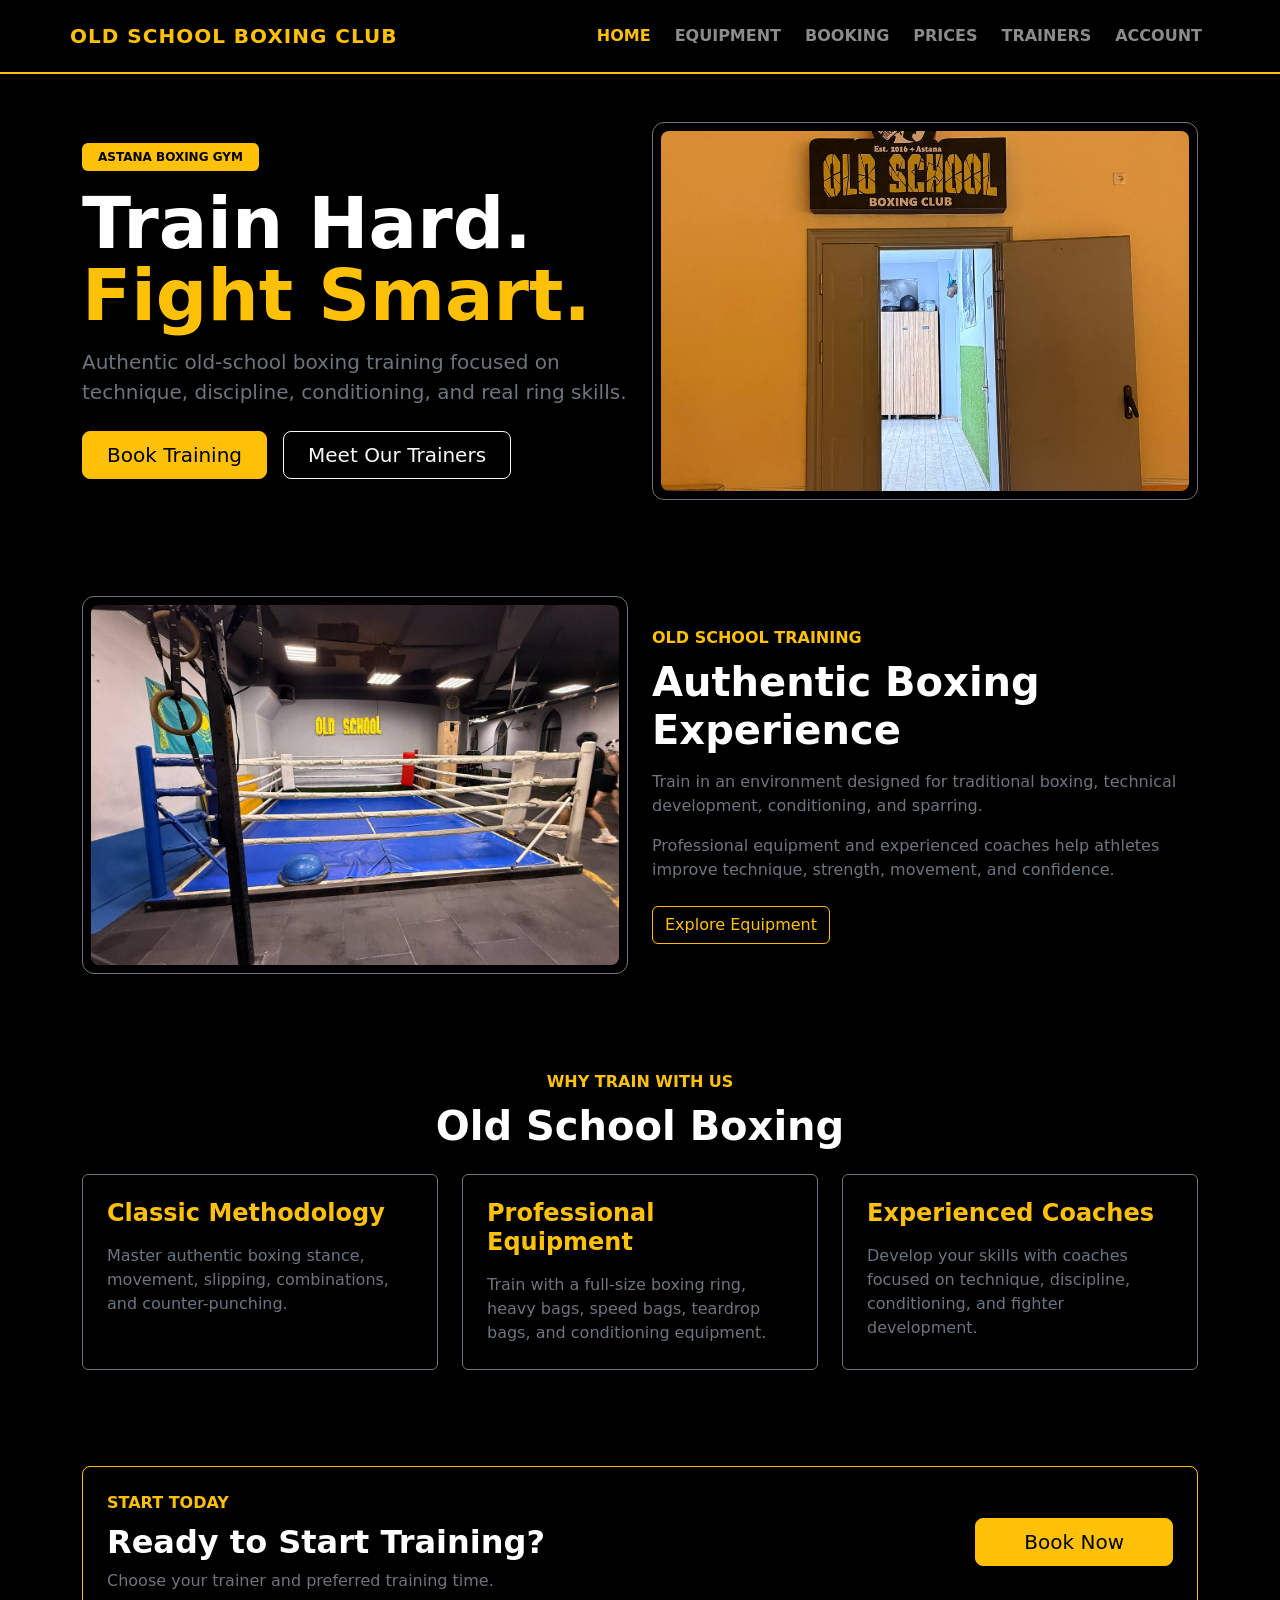
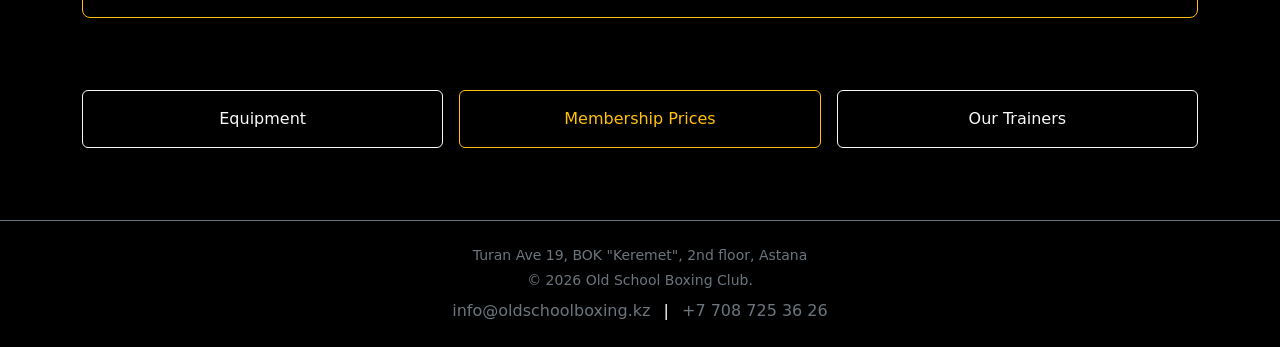
==== src/index.html @ d866210d "Old School Boxing Club" ====
<!DOCTYPE html>
<html lang="en">

<head>
  <meta charset="UTF-8">
  <meta name="viewport" content="width=device-width, initial-scale=1.0">

  <meta name="description"
        content="Old School Boxing Club in Astana - authentic boxing training, professional equipment and experienced coaches.">

  <title>Old School Boxing Club - Home</title>

  <link href="https://cdn.jsdelivr.net/npm/bootstrap@5.3.8/dist/css/bootstrap.min.css"
        rel="stylesheet">

  <link rel="stylesheet" href="base.css">
  <link rel="stylesheet" href="pages.css">
</head>

<body class="bg-black text-white lh-base">

<header class="main-header-bootstrap bg-black border-bottom border-2 border-warning">

  <nav class="navbar navbar-expand-md navbar-dark container py-3">

    <a class="navbar-brand text-warning fw-bold fs-5 brand-animation"
       href="index.html">
      OLD SCHOOL BOXING CLUB
    </a>

    <button class="navbar-toggler border-warning"
            type="button"
            data-bs-toggle="collapse"
            data-bs-target="#mainNavbar"
            aria-controls="mainNavbar"
            aria-expanded="false"
            aria-label="Toggle navigation">

      <span class="navbar-toggler-icon"></span>
    </button>

    <div class="collapse navbar-collapse" id="mainNavbar">

      <div class="navbar-nav ms-auto text-center gap-md-2 nav-animation">

        <a href="index.html"
           class="nav-link fw-semibold active nav-popup"
           data-label="Home page"
           aria-current="page">
          HOME
        </a>

        <a href="equipment.html"
           class="nav-link fw-semibold nav-popup"
           data-label="View our equipment">
          EQUIPMENT
        </a>

        <a href="booking.html"
           class="nav-link fw-semibold nav-popup"
           data-label="Book a training session">
          BOOKING
        </a>

        <a href="prices.html"
           class="nav-link fw-semibold nav-popup"
           data-label="View membership prices">
          PRICES
        </a>

        <a href="trainers.html"
           class="nav-link fw-semibold nav-popup"
           data-label="Meet our trainers">
          TRAINERS
        </a>

        <a href="login.html"
           class="nav-link fw-semibold nav-popup"
           data-label="Member account">
          ACCOUNT
        </a>

      </div>
    </div>

  </nav>

</header>


<main>

  <section id="home-hero" class="container py-5">

    <div class="row align-items-center g-4">

      <div class="col-12 col-lg-6 text-center text-lg-start">

                <span class="badge text-bg-warning px-3 py-2 mb-3">
                    ASTANA BOXING GYM
                </span>

        <h1 class="display-2 fw-bold lh-1 mb-3">
          Train Hard.
          <span class="text-warning d-block">
                        Fight Smart.
                    </span>
        </h1>

        <p class="lead text-secondary mb-4">
          Authentic old-school boxing training focused on technique,
          discipline, conditioning, and real ring skills.
        </p>

        <div class="d-flex flex-column flex-sm-row gap-3
                            justify-content-center justify-content-lg-start">

          <a id="hero-book-button"
             href="booking.html#booking-form"
             class="btn btn-warning btn-lg px-4">
            Book Training
          </a>

          <a id="hero-trainers-button"
             href="trainers.html"
             class="btn btn-outline-light btn-lg px-4">
            Meet Our Trainers
          </a>

        </div>

      </div>

      <div class="col-12 col-lg-6">

        <div class="home-image-wrapper">

          <img src="images/gym1.jpg"
               class="home-hero-img"
               alt="Old School Boxing Club training area">

        </div>

      </div>

    </div>

  </section>


  <section id="experience" class="container py-5">

    <div class="row align-items-center g-4">

      <div class="col-12 col-lg-6">

        <div class="home-image-wrapper">

          <img src="images/gym4.jpg"
               class="experience-img"
               alt="Old School Boxing Club boxing ring">

        </div>

      </div>

      <div class="col-12 col-lg-6 text-center text-lg-start">

                <span class="text-warning fw-bold">
                    OLD SCHOOL TRAINING
                </span>

        <h2 class="display-6 fw-bold mt-2 mb-3">
          Authentic Boxing Experience
        </h2>

        <p class="text-secondary">
          Train in an environment designed for traditional boxing,
          technical development, conditioning, and sparring.
        </p>

        <p class="text-secondary mb-4">
          Professional equipment and experienced coaches help athletes
          improve technique, strength, movement, and confidence.
        </p>

        <a href="equipment.html"
           class="btn btn-outline-warning">
          Explore Equipment
        </a>

      </div>

    </div>

  </section>


  <section id="highlights" class="container py-5">

    <div class="text-center mb-4">

            <span class="text-warning fw-bold">
                WHY TRAIN WITH US
            </span>

      <h2 class="display-6 fw-bold mt-2">
        Old School Boxing
      </h2>

    </div>

    <div class="row g-4">

      <div class="col-12 col-md-6 col-lg-4">

        <article class="card bg-black text-white border-secondary h-100">

          <div class="card-body p-4">

            <h3 class="h4 text-warning fw-bold mb-3">
              Classic Methodology
            </h3>

            <p class="text-secondary mb-0">
              Master authentic boxing stance, movement,
              slipping, combinations, and counter-punching.
            </p>

          </div>

        </article>

      </div>

      <div class="col-12 col-md-6 col-lg-4">

        <article class="card bg-black text-white border-secondary h-100">

          <div class="card-body p-4">

            <h3 class="h4 text-warning fw-bold mb-3">
              Professional Equipment
            </h3>

            <p class="text-secondary mb-0">
              Train with a full-size boxing ring, heavy bags,
              speed bags, teardrop bags, and conditioning equipment.
            </p>

          </div>

        </article>

      </div>

      <div class="col-12 col-md-6 col-lg-4">

        <article class="card bg-black text-white border-secondary h-100">

          <div class="card-body p-4">

            <h3 class="h4 text-warning fw-bold mb-3">
              Experienced Coaches
            </h3>

            <p class="text-secondary mb-0">
              Develop your skills with coaches focused on technique,
              discipline, conditioning, and fighter development.
            </p>

          </div>

        </article>

      </div>

    </div>

  </section>


  <section id="start-training" class="container py-5">

    <div class="border border-warning rounded-3 p-4">

      <div class="row align-items-center g-3">

        <div class="col-12 col-md-8 text-center text-md-start">

                    <span class="text-warning fw-bold">
                        START TODAY
                    </span>

          <h2 class="fw-bold mt-2 mb-2">
            Ready to Start Training?
          </h2>

          <p class="text-secondary mb-md-0">
            Choose your trainer and preferred training time.
          </p>

        </div>

        <div class="col-12 col-md-4 text-center text-md-end">

          <a href="booking.html#booking-form"
             class="btn btn-warning btn-lg px-5">
            Book Now
          </a>

        </div>

      </div>

    </div>

  </section>


  <section class="container py-4">

    <div class="row g-3">

      <div class="col-12 col-md-4">
        <a href="equipment.html"
           class="btn btn-outline-light w-100 py-3">
          Equipment
        </a>
      </div>

      <div class="col-12 col-md-4">
        <a href="prices.html"
           class="btn btn-outline-warning w-100 py-3">
          Membership Prices
        </a>
      </div>

      <div class="col-12 col-md-4">
        <a href="trainers.html"
           class="btn btn-outline-light w-100 py-3">
          Our Trainers
        </a>
      </div>

    </div>

  </section>

</main>


<footer class="bg-black border-top border-secondary text-center py-4 mt-5">

  <div class="container">

    <p class="small text-secondary mb-1">
      Turan Ave 19, BOK "Keremet", 2nd floor, Astana
    </p>

    <p class="small text-secondary mb-2">
      &copy; 2026 Old School Boxing Club.
    </p>

    <p class="mb-0">

      <a href="mailto:info@oldschoolboxing.kz"
         class="link-secondary text-decoration-none">
        info@oldschoolboxing.kz
      </a>

      <span class="mx-2">|</span>

      <a href="tel:+77087253626"
         class="link-secondary text-decoration-none">
        +7 708 725 36 26
      </a>

    </p>

  </div>

</footer>

<script src="https://cdn.jsdelivr.net/npm/bootstrap@5.3.8/dist/js/bootstrap.bundle.min.js"></script>

</body>
</html>
---- src/base.css ----
* {
    box-sizing: border-box;
}

.main-header-bootstrap {
    position: sticky;
    top: 0;
    z-index: 1030;
}

.navbar-brand {
    letter-spacing: 1px;
}

.navbar .nav-link:hover,
.navbar .nav-link.active {
    color: #ffc107;
}

.brand-animation {
    animation: headerFade 0.8s ease-out;
}

.nav-animation {
    animation: headerFade 1s ease-out;
}

@keyframes headerFade {
    from {
        opacity: 0;
        transform: translateY(-10px);
    }

    to {
        opacity: 1;
        transform: translateY(0);
    }
}

.nav-popup {
    position: relative;
}

.nav-popup::after {
    content: attr(data-label);
    position: absolute;
    left: 50%;
    top: 100%;
    transform: translateX(-50%) translateY(8px);
    background-color: #ffc107;
    color: #000;
    padding: 6px 10px;
    border-radius: 6px;
    font-size: 0.75rem;
    white-space: nowrap;
    opacity: 0;
    visibility: hidden;
    transition: opacity 0.2s ease, transform 0.2s ease;
    z-index: 1050;
}

.nav-popup:hover::after {
    opacity: 1;
    visibility: visible;
    transform: translateX(-50%) translateY(4px);
}

/* Prepared states for future JavaScript */

.hidden {
    display: none !important;
}

.selected {
    border-color: #ffc107 !important;
}

.error {
    border-color: #dc3545 !important;
}

.success {
    border-color: #198754 !important;
}

@media (max-width: 767.98px) {
    .nav-popup::after {
        display: none;
    }
}
---- src/pages.css ----
.home-image-wrapper {
    width: 100%;
    padding: 8px;
    border: 1px solid #6c757d;
    border-radius: 12px;
    overflow: hidden;
}

.home-hero-img,
.experience-img {
    display: block;
    width: 100%;
    height: 360px;
    object-fit: cover;
    object-position: center;
    border-radius: 8px;
}

.equipment-img {
    display: block;
    width: 100%;
    height: 250px;
    object-fit: cover;
    object-position: center;
}

.trainer-img {
    width: 100%;
    height: 430px;
    object-fit: cover;
    object-position: center;
}

.card {
    transition: transform 0.25s ease, border-color 0.25s ease;
}

.card:hover {
    transform: translateY(-5px);
    border-color: #ffc107;
}

.form-control::placeholder {
    color: #8a8a8a;
}

.form-control:focus,
.form-select:focus {
    border-color: #ffc107;
    box-shadow: 0 0 0 0.2rem rgba(255, 193, 7, 0.2);
}

@media (max-width: 767.98px) {
    .home-hero-img,
    .experience-img {
        height: 300px;
    }

    .trainer-img {
        height: 380px;
    }
}

@media (max-width: 575.98px) {
    .home-hero-img,
    .experience-img {
        height: 250px;
    }

    .trainer-img {
        height: 340px;
    }
}
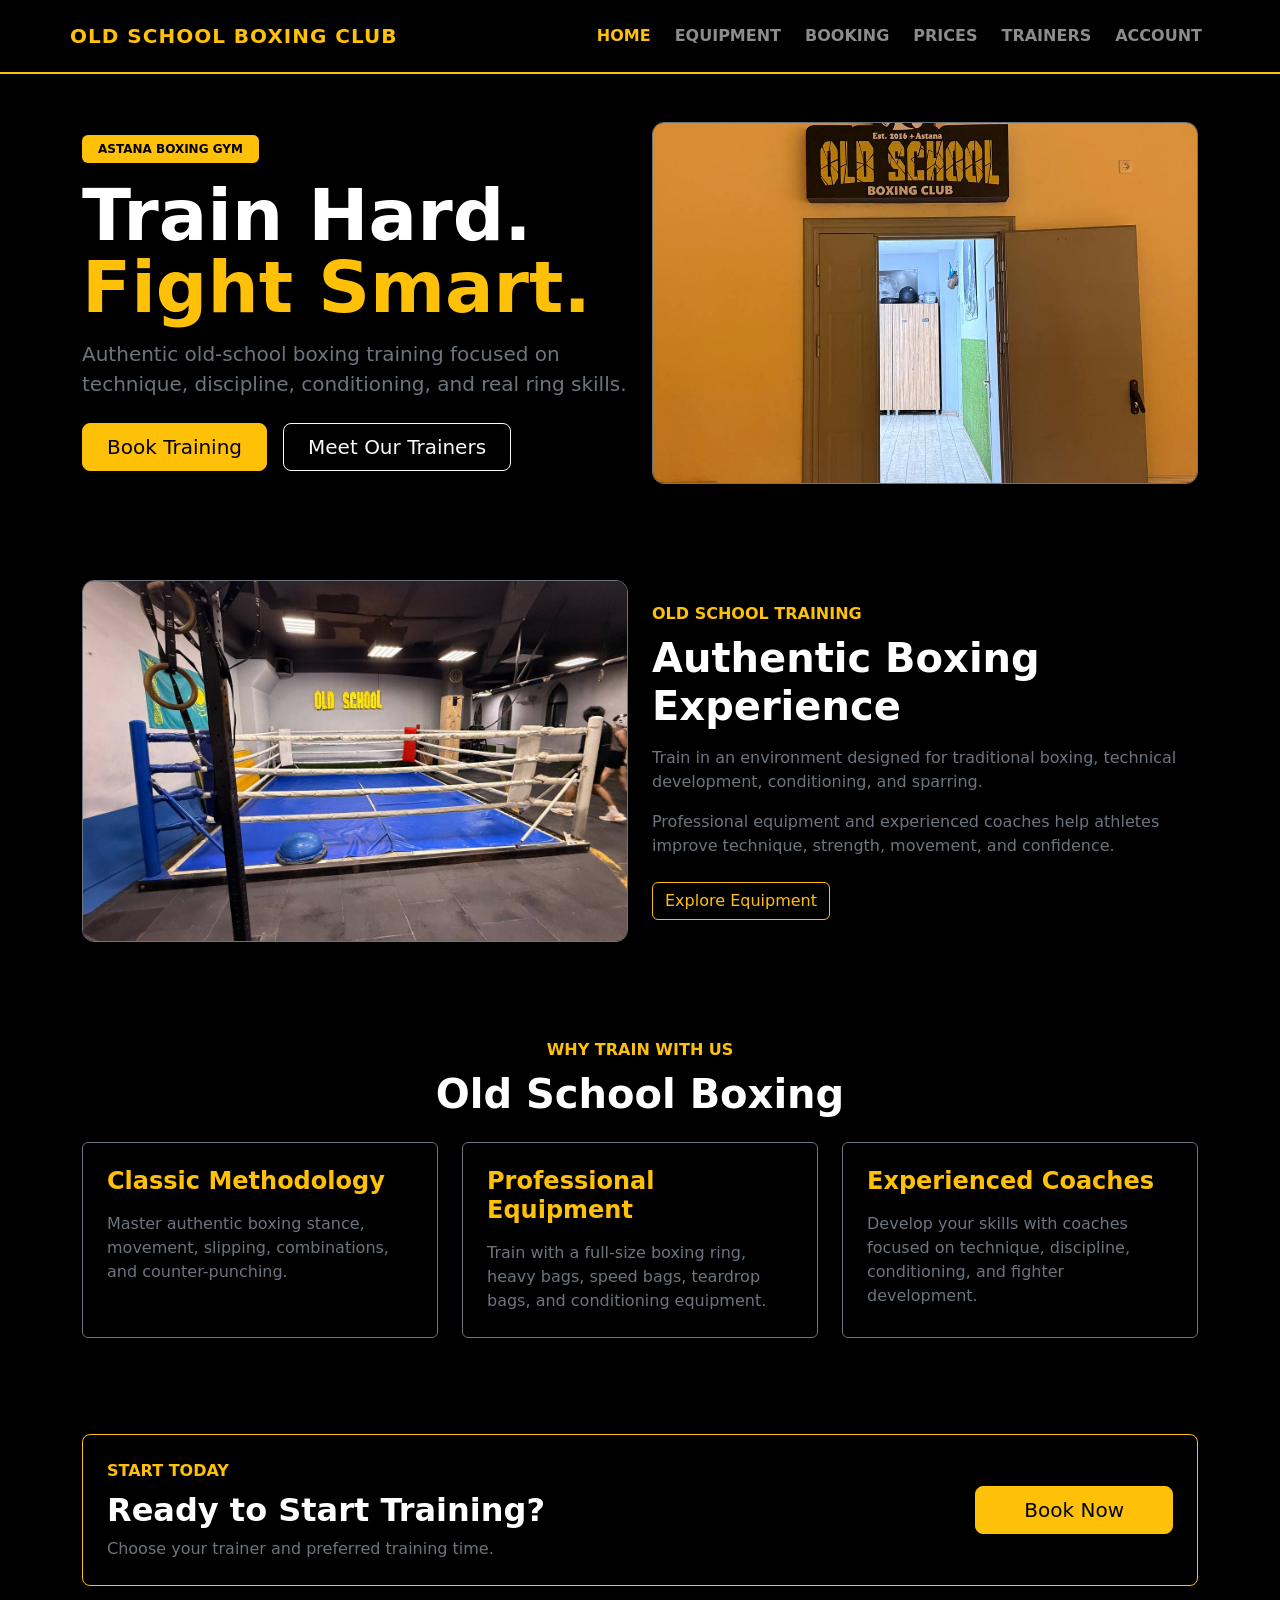
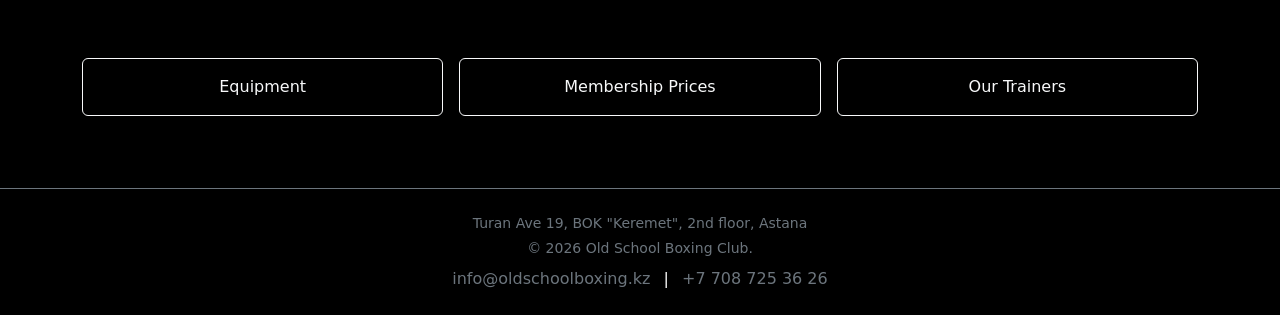
==== commit 9dafcf17: "Old School Boxing Club" ====
--- a/src/index.html
+++ b/src/index.html
@@ -14,7 +14,7 @@
         rel="stylesheet">
 
   <link rel="stylesheet" href="base.css">
-  <link rel="stylesheet" href="pages.css">
+  <link rel="stylesheet" href="assylkhan.css">
 </head>
 
 <body class="bg-black text-white lh-base">
@@ -81,6 +81,7 @@
         </a>
 
       </div>
+
     </div>
 
   </nav>
@@ -96,15 +97,16 @@
 
       <div class="col-12 col-lg-6 text-center text-lg-start">
 
-                <span class="badge text-bg-warning px-3 py-2 mb-3">
-                    ASTANA BOXING GYM
-                </span>
+        <span class="badge text-bg-warning px-3 py-2 mb-3">
+          ASTANA BOXING GYM
+        </span>
 
         <h1 class="display-2 fw-bold lh-1 mb-3">
           Train Hard.
+
           <span class="text-warning d-block">
-                        Fight Smart.
-                    </span>
+            Fight Smart.
+          </span>
         </h1>
 
         <p class="lead text-secondary mb-4">
@@ -113,7 +115,7 @@
         </p>
 
         <div class="d-flex flex-column flex-sm-row gap-3
-                            justify-content-center justify-content-lg-start">
+                    justify-content-center justify-content-lg-start">
 
           <a id="hero-book-button"
              href="booking.html#booking-form"
@@ -131,6 +133,7 @@
 
       </div>
 
+
       <div class="col-12 col-lg-6">
 
         <div class="home-image-wrapper">
@@ -147,7 +150,6 @@
 
   </section>
 
-
   <section id="experience" class="container py-5">
 
     <div class="row align-items-center g-4">
@@ -164,11 +166,12 @@
 
       </div>
 
+
       <div class="col-12 col-lg-6 text-center text-lg-start">
 
-                <span class="text-warning fw-bold">
-                    OLD SCHOOL TRAINING
-                </span>
+        <span class="text-warning fw-bold">
+          OLD SCHOOL TRAINING
+        </span>
 
         <h2 class="display-6 fw-bold mt-2 mb-3">
           Authentic Boxing Experience
@@ -195,20 +198,20 @@
 
   </section>
 
-
   <section id="highlights" class="container py-5">
 
     <div class="text-center mb-4">
 
-            <span class="text-warning fw-bold">
-                WHY TRAIN WITH US
-            </span>
+      <span class="text-warning fw-bold">
+        WHY TRAIN WITH US
+      </span>
 
       <h2 class="display-6 fw-bold mt-2">
         Old School Boxing
       </h2>
 
     </div>
+
 
     <div class="row g-4">
 
@@ -279,7 +282,6 @@
 
   </section>
 
-
   <section id="start-training" class="container py-5">
 
     <div class="border border-warning rounded-3 p-4">
@@ -288,9 +290,9 @@
 
         <div class="col-12 col-md-8 text-center text-md-start">
 
-                    <span class="text-warning fw-bold">
-                        START TODAY
-                    </span>
+          <span class="text-warning fw-bold">
+            START TODAY
+          </span>
 
           <h2 class="fw-bold mt-2 mb-2">
             Ready to Start Training?
@@ -301,6 +303,7 @@
           </p>
 
         </div>
+
 
         <div class="col-12 col-md-4 text-center text-md-end">
 
@@ -317,30 +320,37 @@
 
   </section>
 
-
   <section class="container py-4">
 
     <div class="row g-3">
 
       <div class="col-12 col-md-4">
+
         <a href="equipment.html"
-           class="btn btn-outline-light w-100 py-3">
+           class="btn btn-outline-light bottom-nav-btn w-100 py-3">
           Equipment
         </a>
-      </div>
+
+      </div>
+
 
       <div class="col-12 col-md-4">
+
         <a href="prices.html"
-           class="btn btn-outline-warning w-100 py-3">
+           class="btn btn-outline-light bottom-nav-btn w-100 py-3">
           Membership Prices
         </a>
-      </div>
+
+      </div>
+
 
       <div class="col-12 col-md-4">
+
         <a href="trainers.html"
-           class="btn btn-outline-light w-100 py-3">
+           class="btn btn-outline-light bottom-nav-btn w-100 py-3">
           Our Trainers
         </a>
+
       </div>
 
     </div>
@@ -348,7 +358,6 @@
   </section>
 
 </main>
-
 
 <footer class="bg-black border-top border-secondary text-center py-4 mt-5">
 
@@ -382,6 +391,7 @@
 
 </footer>
 
+
 <script src="https://cdn.jsdelivr.net/npm/bootstrap@5.3.8/dist/js/bootstrap.bundle.min.js"></script>
 
 </body>
--- a/src/assylkhan.css
+++ b/src/assylkhan.css
@@ -0,0 +1,56 @@
+.home-image-wrapper {
+    width: 100%;
+    border: 1px solid #6c757d;
+    border-radius: 12px;
+    overflow: hidden;
+}
+
+.home-hero-img,
+.experience-img {
+    display: block;
+    width: 100%;
+    height: 360px;
+    object-fit: cover;
+    object-position: center;
+}
+
+.equipment-img {
+    display: block;
+    width: 100%;
+    height: 250px;
+    object-fit: cover;
+    object-position: center;
+}
+
+.card {
+    transition: transform 0.25s ease, border-color 0.25s ease;
+}
+
+.card:hover {
+    transform: translateY(-5px);
+    border-color: #ffc107;
+}
+
+.form-control::placeholder {
+    color: #8a8a8a;
+}
+
+.form-control:focus,
+.form-select:focus {
+    border-color: #ffc107;
+    box-shadow: 0 0 0 0.2rem rgba(255, 193, 7, 0.2);
+}
+
+@media (max-width: 767.98px) {
+    .home-hero-img,
+    .experience-img {
+        height: 300px;
+    }
+}
+
+@media (max-width: 575.98px) {
+    .home-hero-img,
+    .experience-img {
+        height: 250px;
+    }
+}
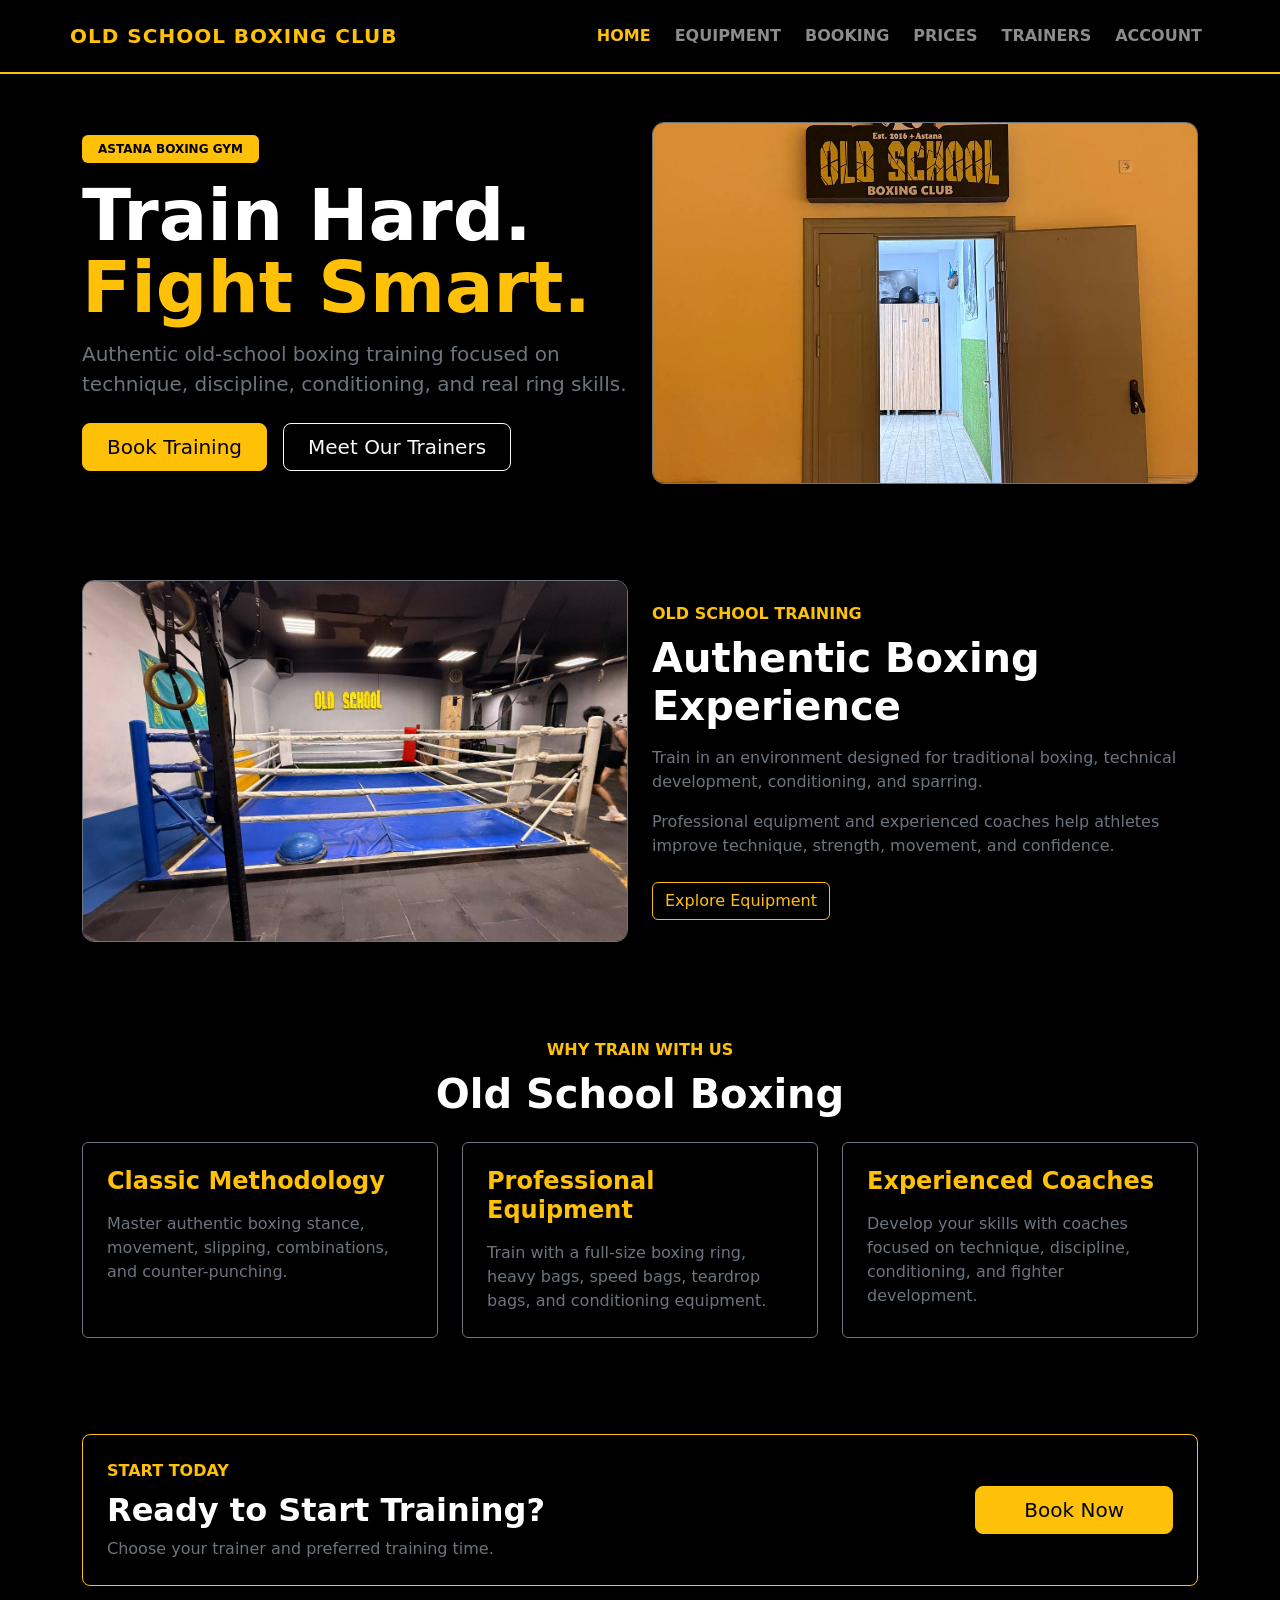
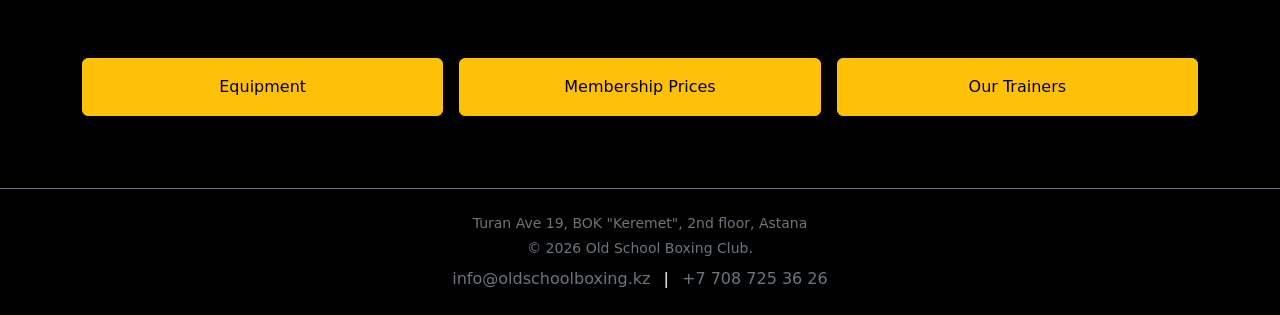
==== commit ce11bec6: "Old School Boxing Club" ====
--- a/src/index.html
+++ b/src/index.html
@@ -81,7 +81,6 @@
         </a>
 
       </div>
-
     </div>
 
   </nav>
@@ -91,6 +90,7 @@
 
 <main>
 
+  <!-- HERO -->
   <section id="home-hero" class="container py-5">
 
     <div class="row align-items-center g-4">
@@ -150,6 +150,8 @@
 
   </section>
 
+
+  <!-- EXPERIENCE -->
   <section id="experience" class="container py-5">
 
     <div class="row align-items-center g-4">
@@ -198,6 +200,8 @@
 
   </section>
 
+
+  <!-- HIGHLIGHTS -->
   <section id="highlights" class="container py-5">
 
     <div class="text-center mb-4">
@@ -215,6 +219,7 @@
 
     <div class="row g-4">
 
+      <!-- CARD 1 -->
       <div class="col-12 col-md-6 col-lg-4">
 
         <article class="card bg-black text-white border-secondary h-100">
@@ -236,6 +241,8 @@
 
       </div>
 
+
+      <!-- CARD 2 -->
       <div class="col-12 col-md-6 col-lg-4">
 
         <article class="card bg-black text-white border-secondary h-100">
@@ -257,6 +264,8 @@
 
       </div>
 
+
+      <!-- CARD 3 -->
       <div class="col-12 col-md-6 col-lg-4">
 
         <article class="card bg-black text-white border-secondary h-100">
@@ -282,6 +291,8 @@
 
   </section>
 
+
+  <!-- START TRAINING -->
   <section id="start-training" class="container py-5">
 
     <div class="border border-warning rounded-3 p-4">
@@ -320,6 +331,8 @@
 
   </section>
 
+
+  <!-- BOTTOM NAVIGATION BUTTONS -->
   <section class="container py-4">
 
     <div class="row g-3">
@@ -327,7 +340,7 @@
       <div class="col-12 col-md-4">
 
         <a href="equipment.html"
-           class="btn btn-outline-light bottom-nav-btn w-100 py-3">
+           class="btn btn-warning w-100 py-3">
           Equipment
         </a>
 
@@ -337,7 +350,7 @@
       <div class="col-12 col-md-4">
 
         <a href="prices.html"
-           class="btn btn-outline-light bottom-nav-btn w-100 py-3">
+           class="btn btn-warning w-100 py-3">
           Membership Prices
         </a>
 
@@ -347,7 +360,7 @@
       <div class="col-12 col-md-4">
 
         <a href="trainers.html"
-           class="btn btn-outline-light bottom-nav-btn w-100 py-3">
+           class="btn btn-warning w-100 py-3">
           Our Trainers
         </a>
 
@@ -359,6 +372,8 @@
 
 </main>
 
+
+<!-- FOOTER -->
 <footer class="bg-black border-top border-secondary text-center py-4 mt-5">
 
   <div class="container">
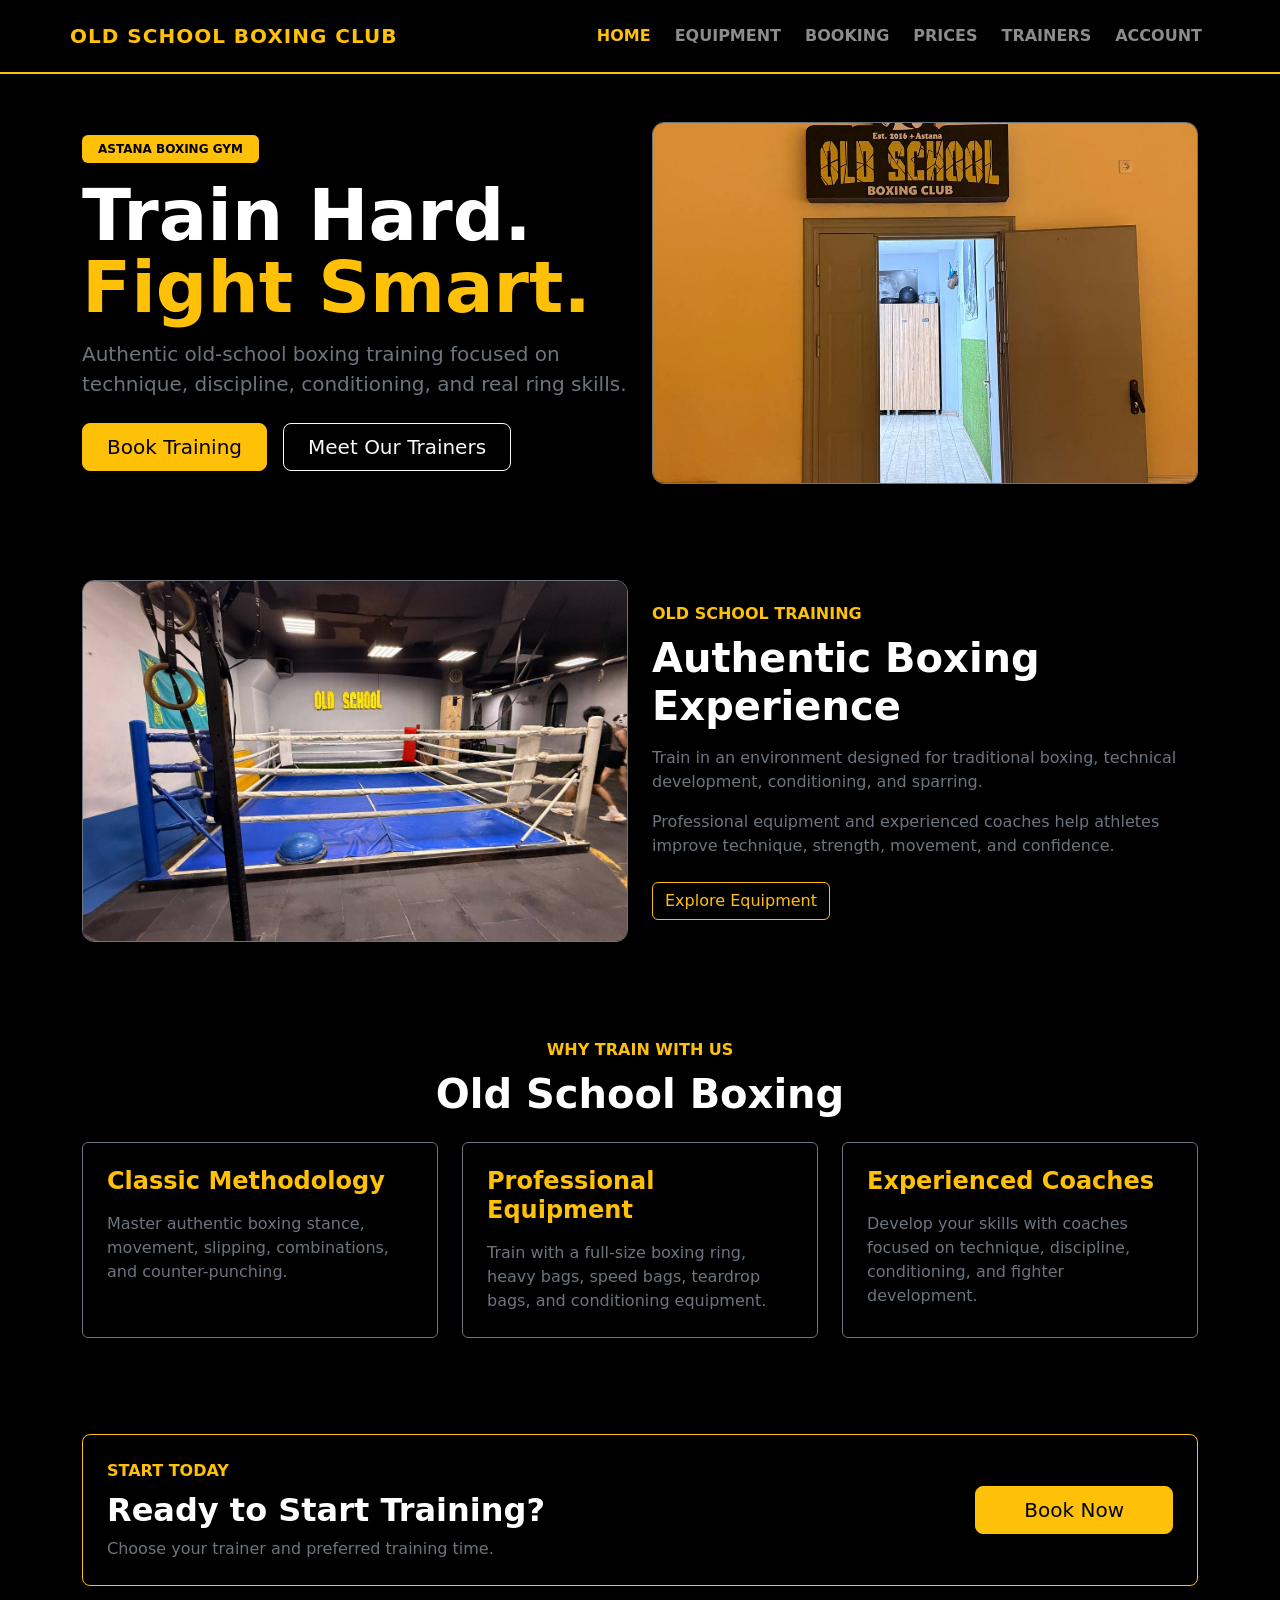
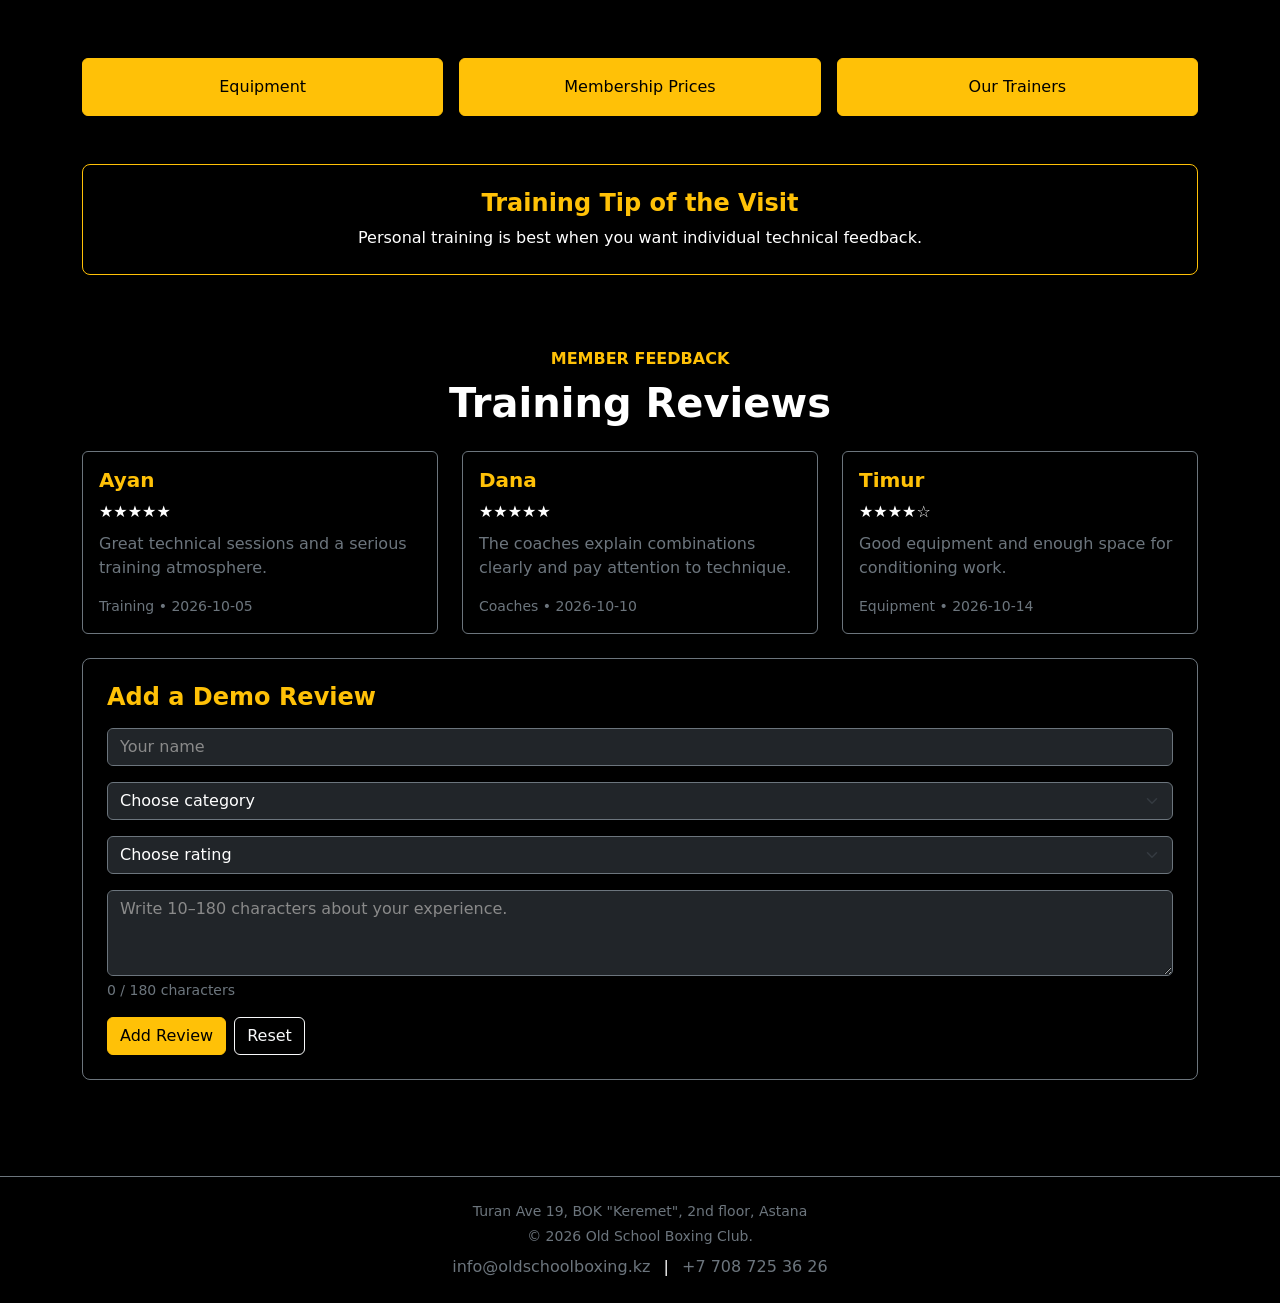
==== commit eb159de1: "Old School Boxing Club" ====
--- a/src/index.html
+++ b/src/index.html
@@ -407,7 +407,9 @@
 </footer>
 
 
-<script src="https://cdn.jsdelivr.net/npm/bootstrap@5.3.8/dist/js/bootstrap.bundle.min.js"></script>
+<script src="https://code.jquery.com/jquery-3.7.1.min.js"></script>
+<script src="main.js"></script>
+<script src="home.js"></script>
 
 </body>
 </html>
--- a/src/base.css
+++ b/src/base.css
@@ -65,7 +65,6 @@
     transform: translateX(-50%) translateY(4px);
 }
 
-/* Prepared states for future JavaScript */
 
 .hidden {
     display: none !important;
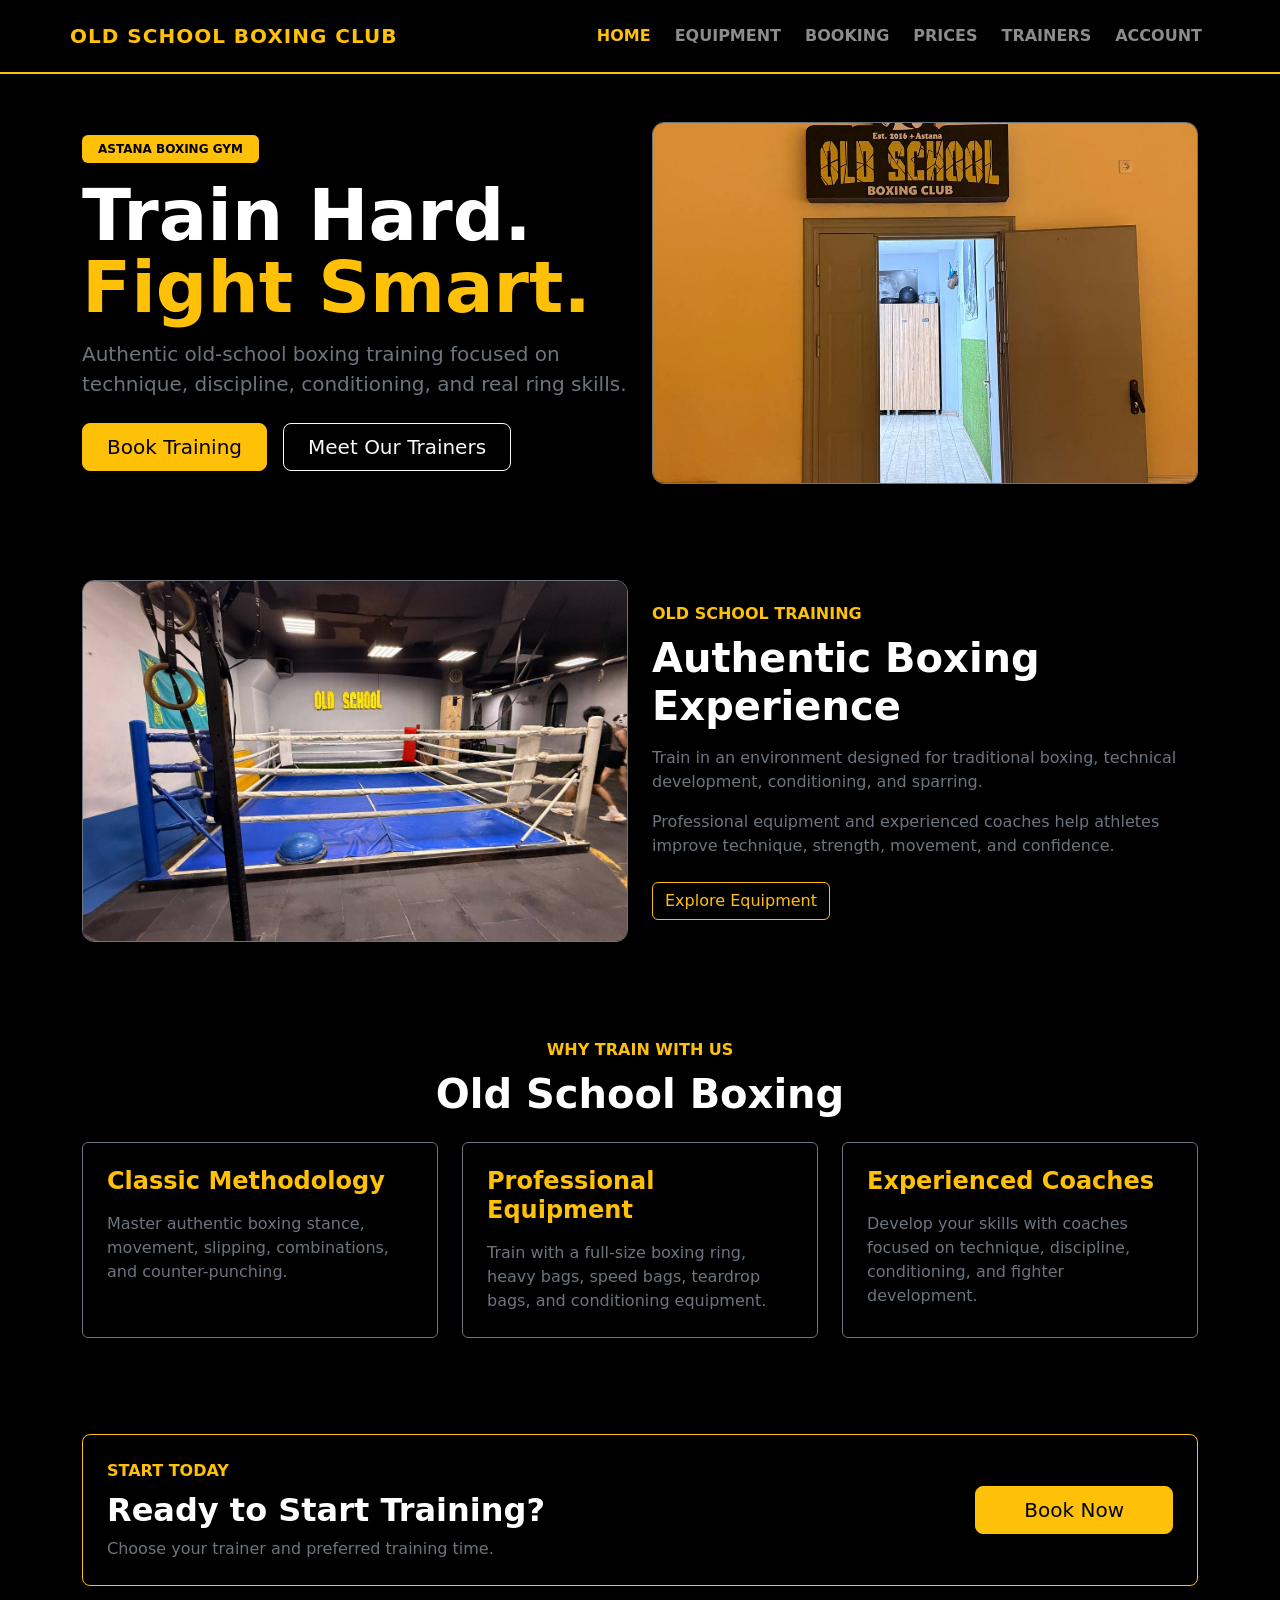
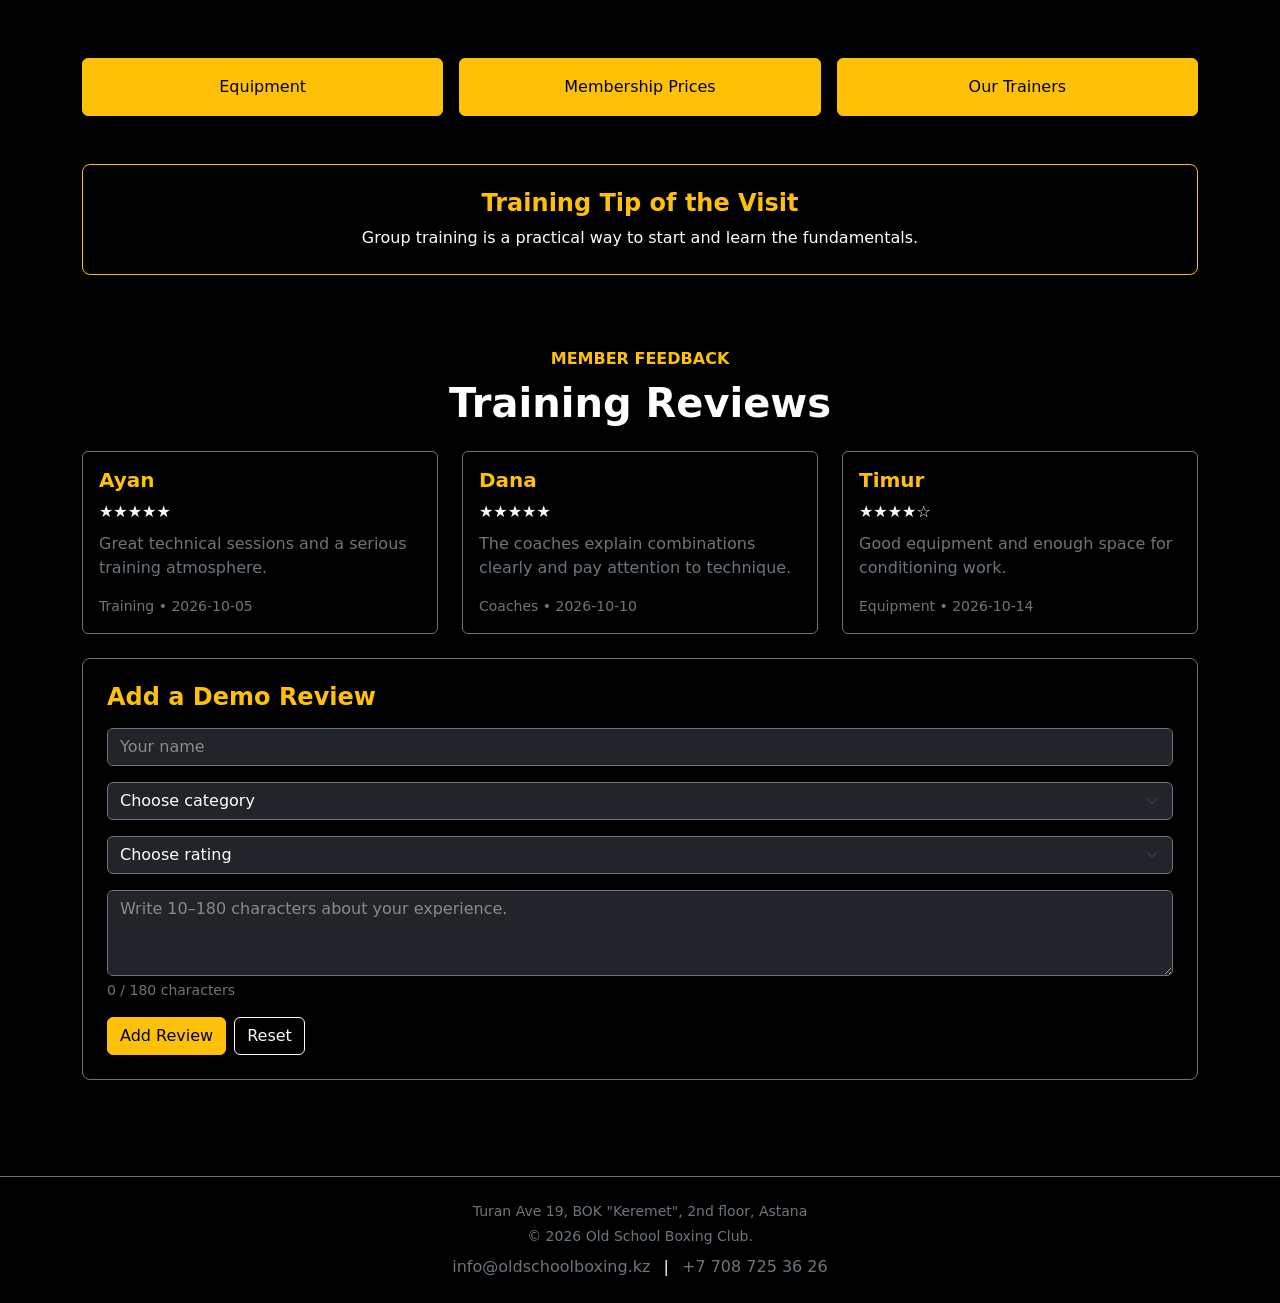
==== commit d324bac4: "Old School Boxing Club" ====
--- a/src/index.html
+++ b/src/index.html
@@ -406,7 +406,7 @@
 
 </footer>
 
-
+<script src="https://cdn.jsdelivr.net/npm/bootstrap@5.3.8/dist/js/bootstrap.bundle.min.js"></script>
 <script src="https://code.jquery.com/jquery-3.7.1.min.js"></script>
 <script src="main.js"></script>
 <script src="home.js"></script>
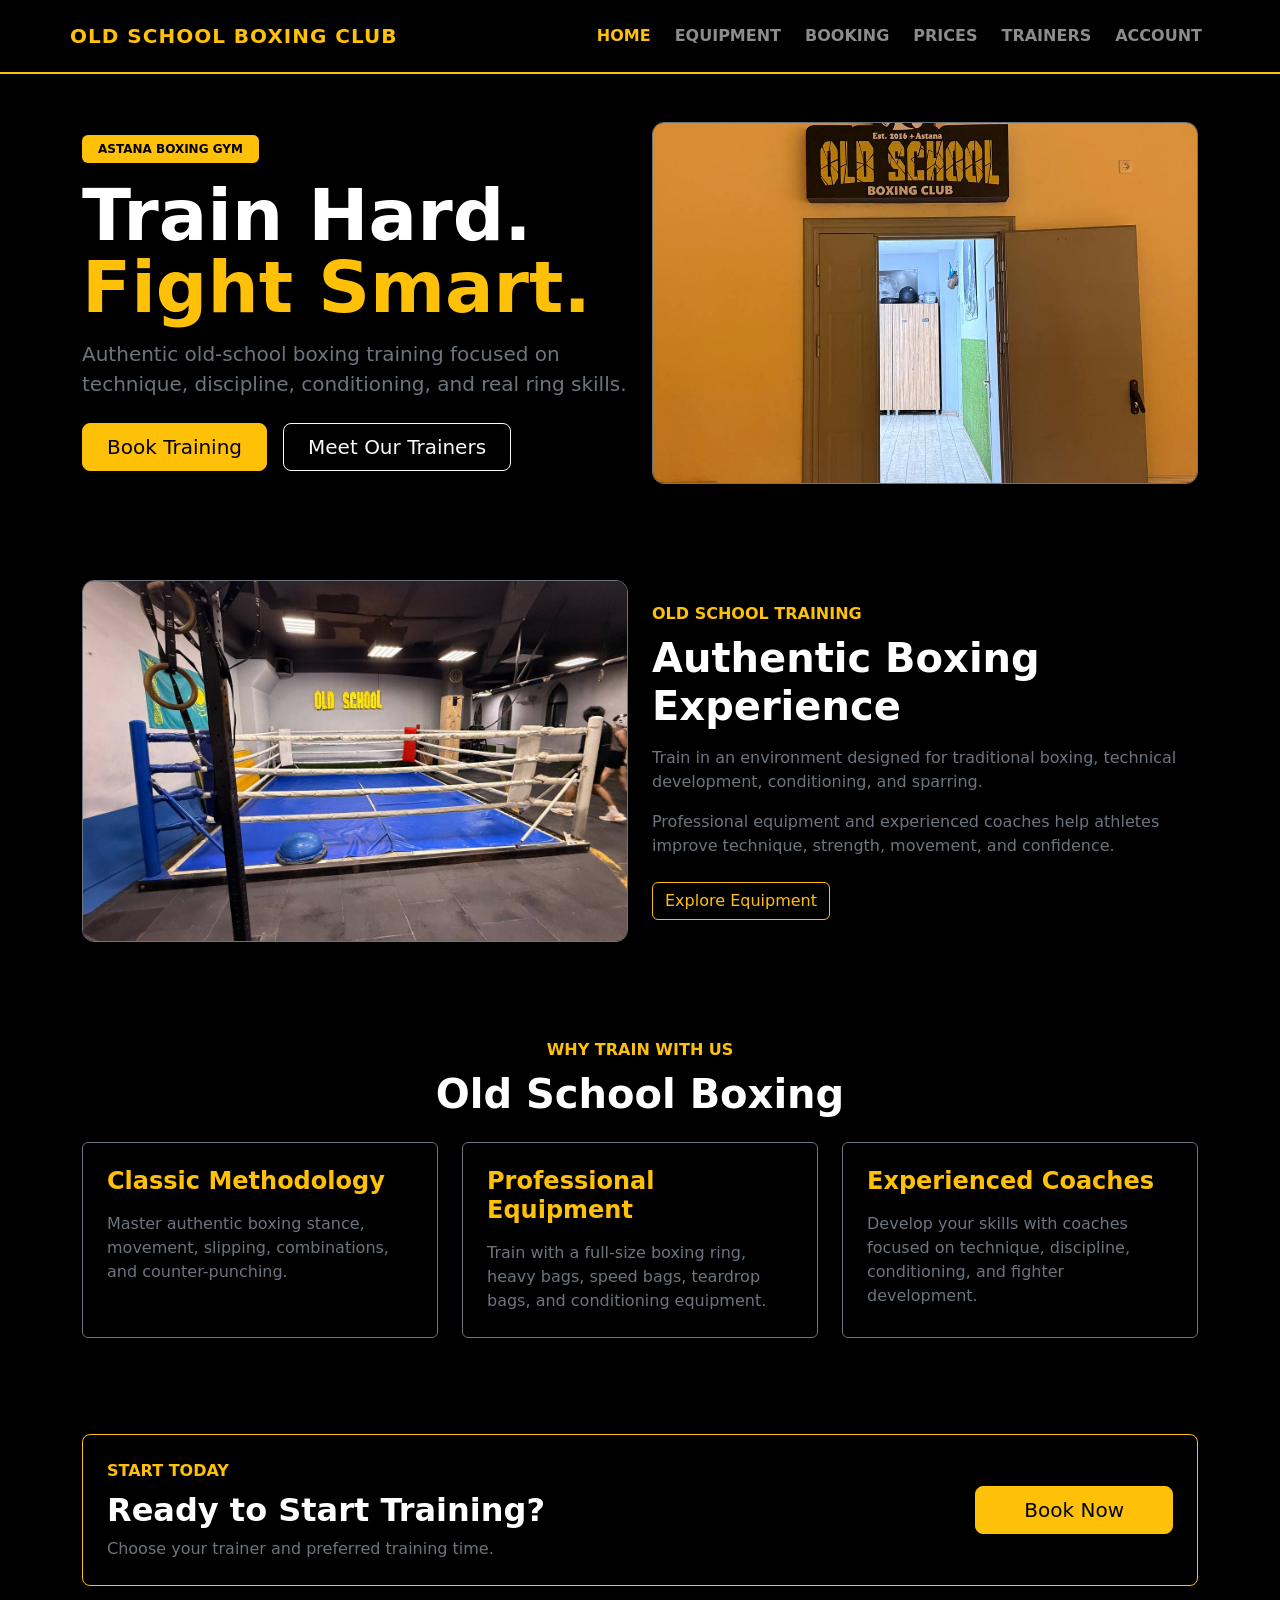
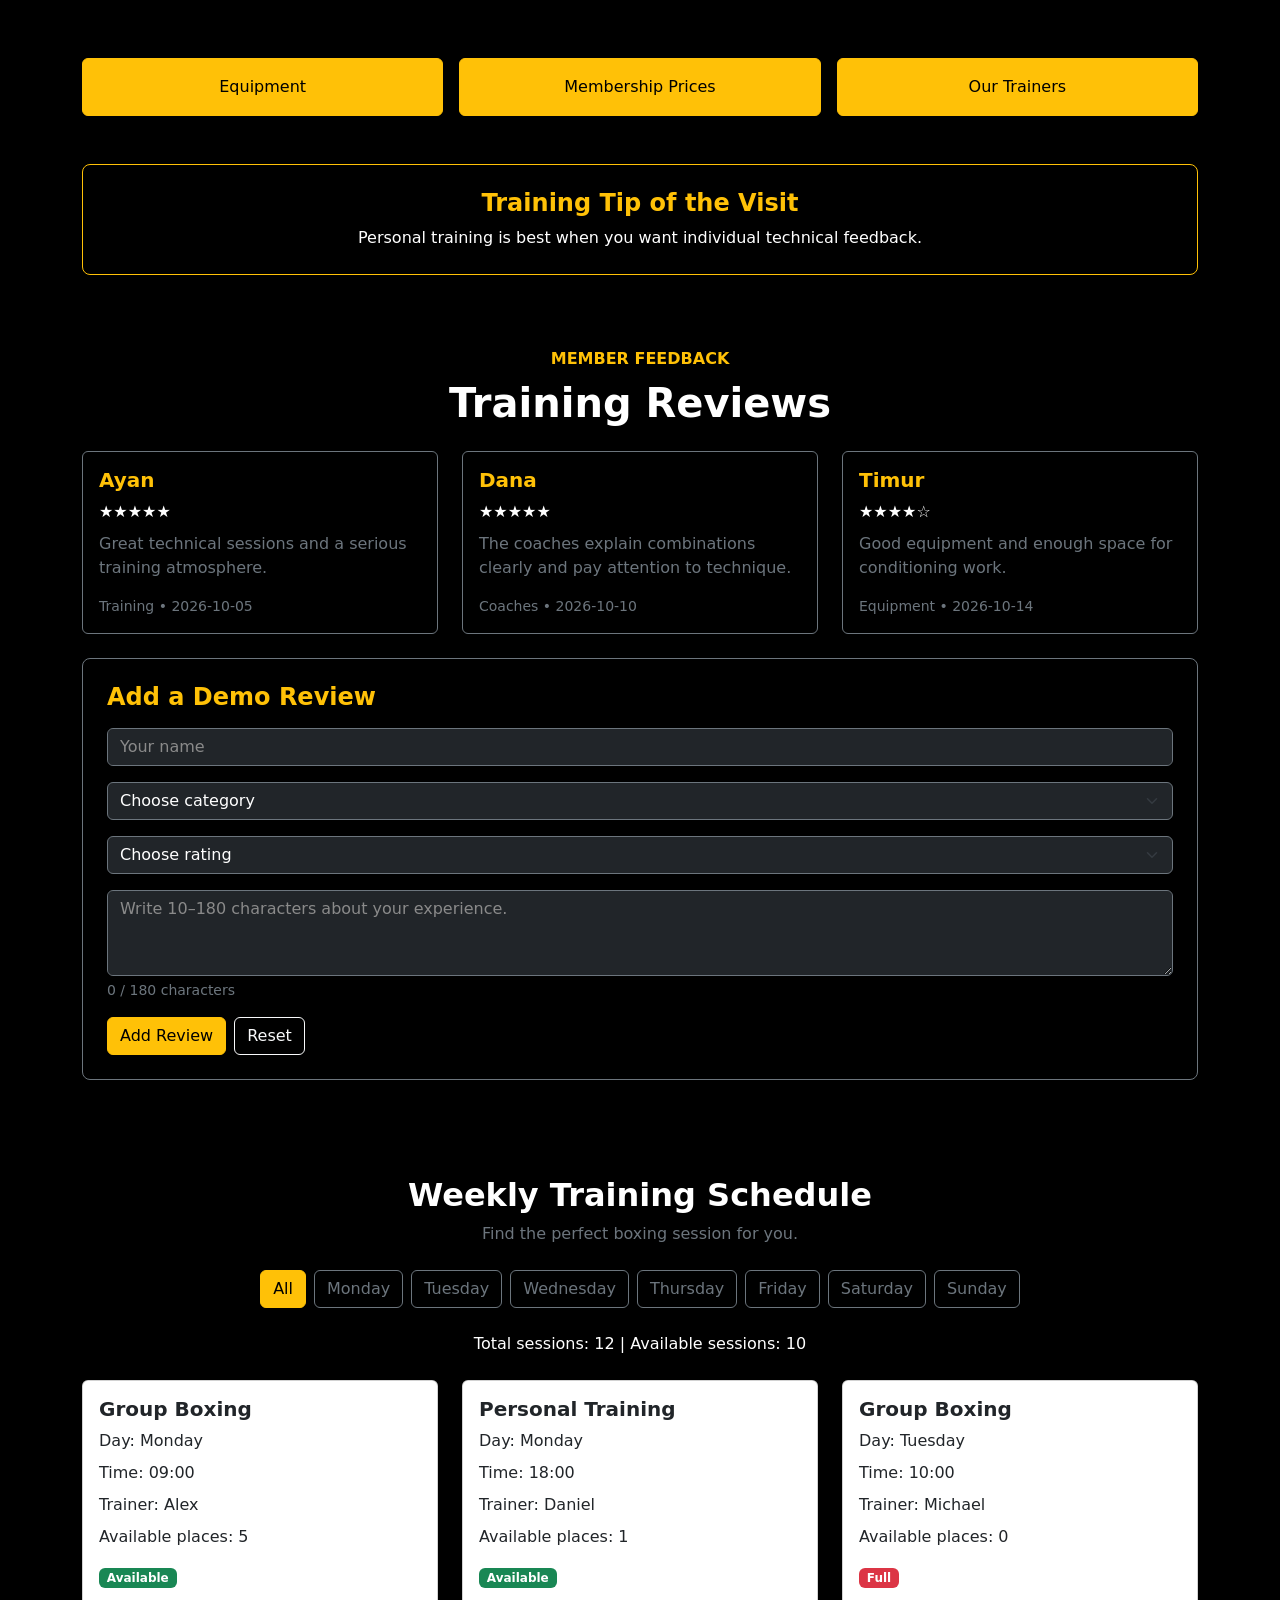
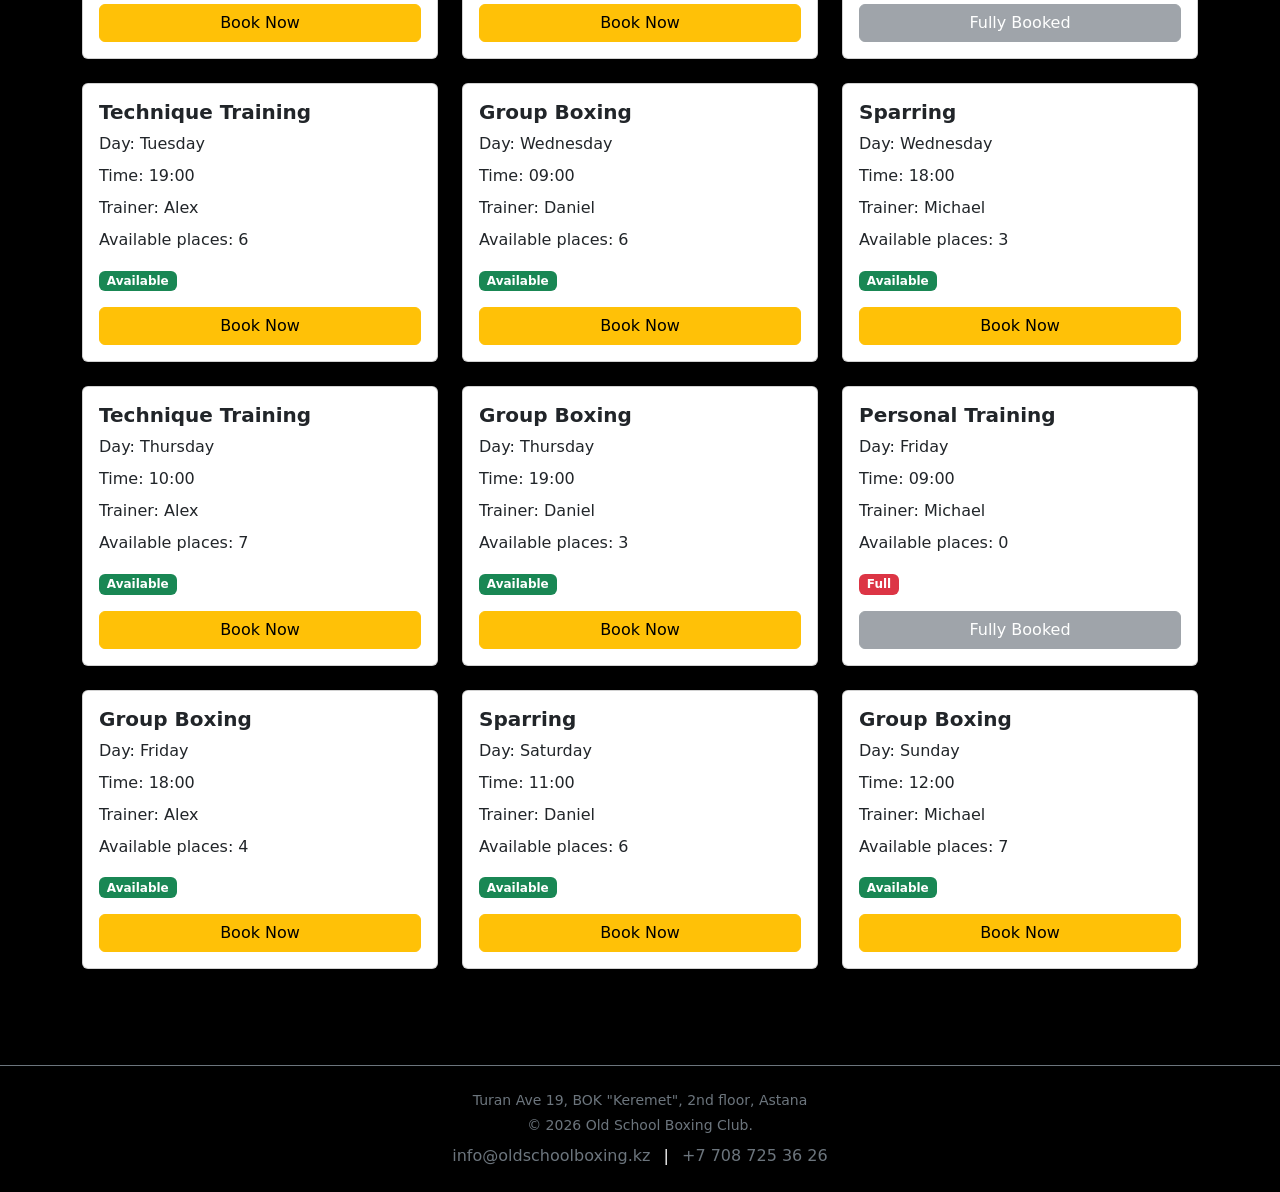
==== commit 84f881b5: "Old School Boxing Club" ====
--- a/src/index.html
+++ b/src/index.html
@@ -410,6 +410,6 @@
 <script src="https://code.jquery.com/jquery-3.7.1.min.js"></script>
 <script src="main.js"></script>
 <script src="home.js"></script>
-
+<script src="schedule.js"></script>
 </body>
 </html>
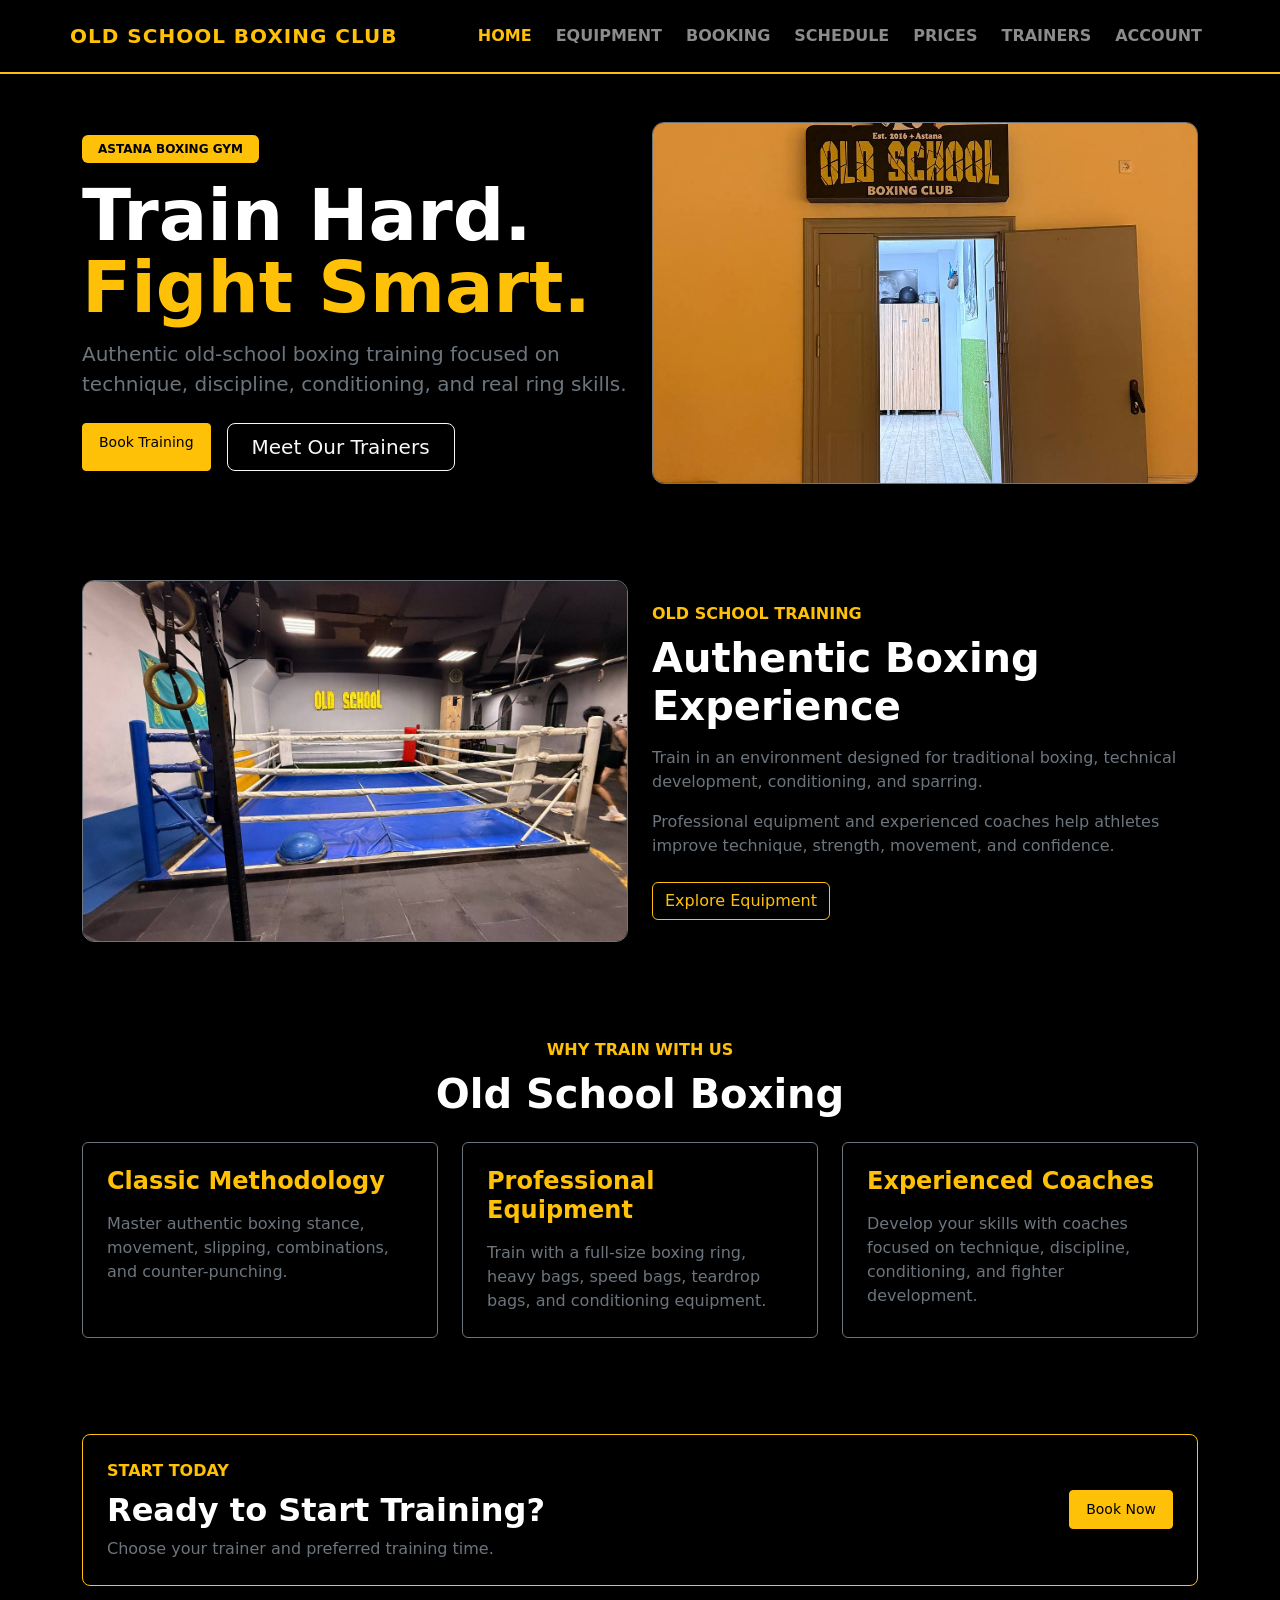
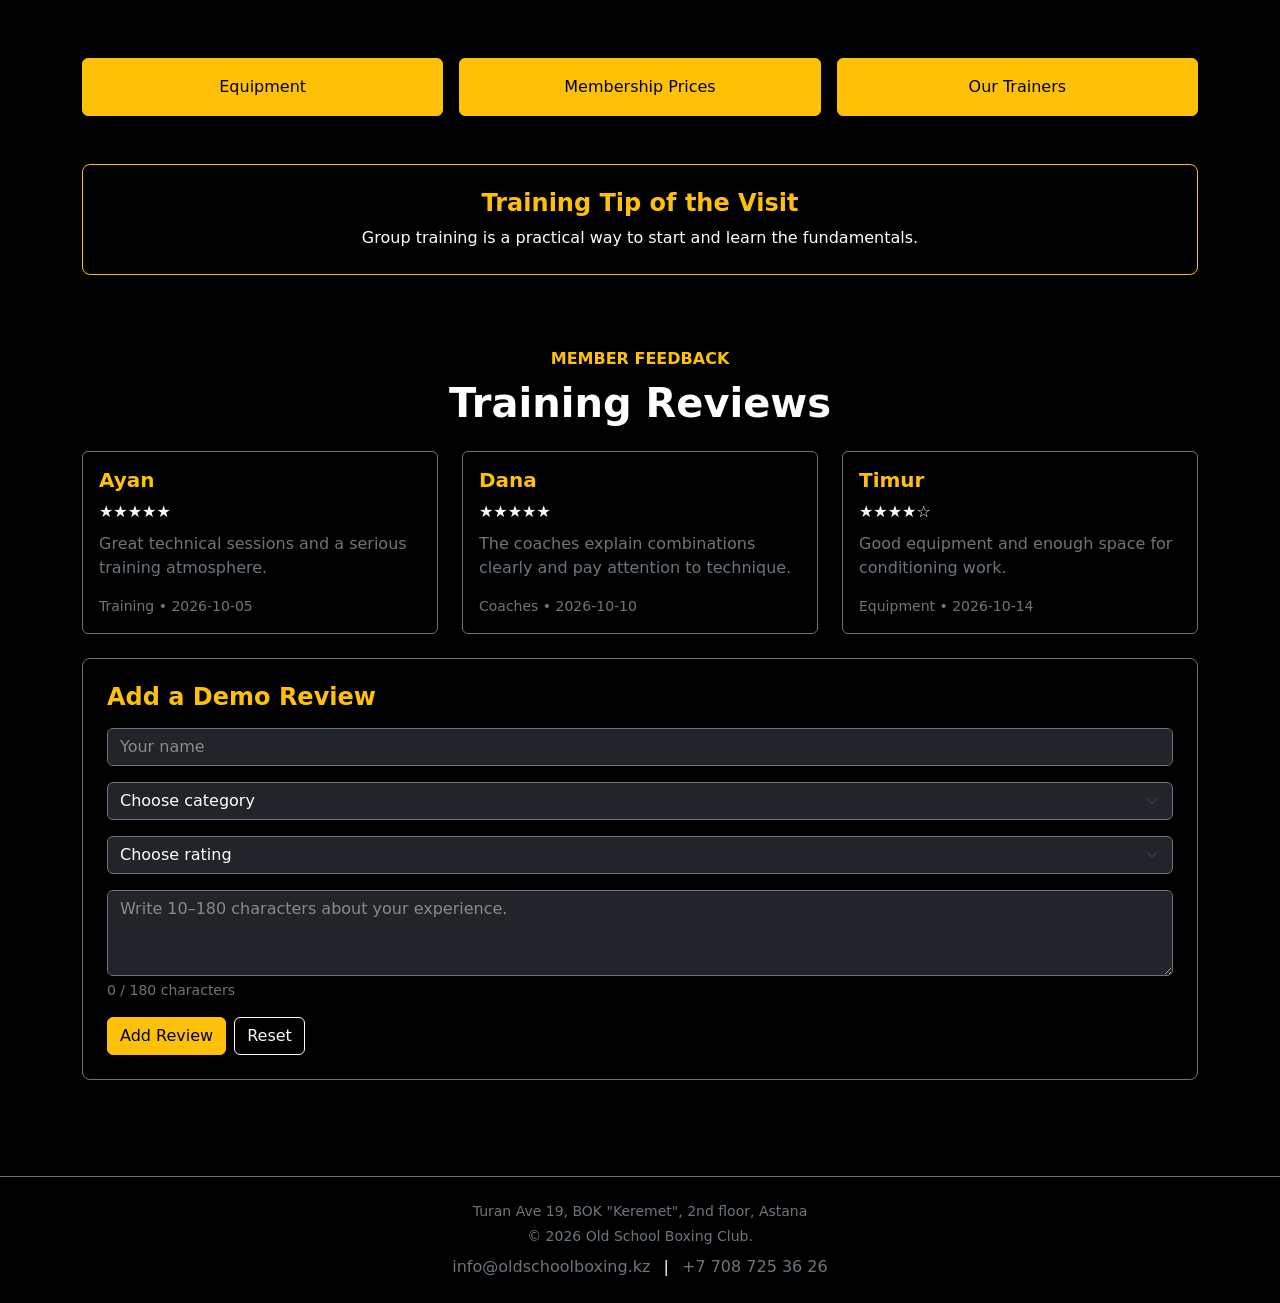
==== commit 3179cbd8: "Old School Boxing Club" ====
--- a/src/index.html
+++ b/src/index.html
@@ -1,18 +1,15 @@
+
 <!DOCTYPE html>
 <html lang="en">
-
 <head>
   <meta charset="UTF-8">
   <meta name="viewport" content="width=device-width, initial-scale=1.0">
-
   <meta name="description"
         content="Old School Boxing Club in Astana - authentic boxing training, professional equipment and experienced coaches.">
-
   <title>Old School Boxing Club - Home</title>
 
   <link href="https://cdn.jsdelivr.net/npm/bootstrap@5.3.8/dist/css/bootstrap.min.css"
         rel="stylesheet">
-
   <link rel="stylesheet" href="base.css">
   <link rel="stylesheet" href="assylkhan.css">
 </head>
@@ -20,9 +17,7 @@
 <body class="bg-black text-white lh-base">
 
 <header class="main-header-bootstrap bg-black border-bottom border-2 border-warning">
-
   <nav class="navbar navbar-expand-md navbar-dark container py-3">
-
     <a class="navbar-brand text-warning fw-bold fs-5 brand-animation"
        href="index.html">
       OLD SCHOOL BOXING CLUB
@@ -35,75 +30,59 @@
             aria-controls="mainNavbar"
             aria-expanded="false"
             aria-label="Toggle navigation">
-
       <span class="navbar-toggler-icon"></span>
     </button>
 
     <div class="collapse navbar-collapse" id="mainNavbar">
-
       <div class="navbar-nav ms-auto text-center gap-md-2 nav-animation">
 
         <a href="index.html"
            class="nav-link fw-semibold active nav-popup"
            data-label="Home page"
-           aria-current="page">
-          HOME
-        </a>
+           aria-current="page">HOME</a>
 
         <a href="equipment.html"
            class="nav-link fw-semibold nav-popup"
-           data-label="View our equipment">
-          EQUIPMENT
-        </a>
+           data-label="View our equipment">EQUIPMENT</a>
 
         <a href="booking.html"
            class="nav-link fw-semibold nav-popup"
-           data-label="Book a training session">
-          BOOKING
-        </a>
+           data-label="Book a training session">BOOKING</a>
+
+        <a href="schedule.html"
+           class="nav-link fw-semibold nav-popup"
+           data-label="Weekly training schedule">SCHEDULE</a>
 
         <a href="prices.html"
            class="nav-link fw-semibold nav-popup"
-           data-label="View membership prices">
-          PRICES
-        </a>
+           data-label="View membership prices">PRICES</a>
 
         <a href="trainers.html"
            class="nav-link fw-semibold nav-popup"
-           data-label="Meet our trainers">
-          TRAINERS
-        </a>
+           data-label="Meet our trainers">TRAINERS</a>
 
         <a href="login.html"
            class="nav-link fw-semibold nav-popup"
-           data-label="Member account">
-          ACCOUNT
-        </a>
-
-      </div>
-    </div>
-
+           data-label="Member account">ACCOUNT</a>
+
+      </div>
+    </div>
   </nav>
-
 </header>
-
 
 <main>
 
   <!-- HERO -->
   <section id="home-hero" class="container py-5">
-
     <div class="row align-items-center g-4">
 
       <div class="col-12 col-lg-6 text-center text-lg-start">
-
         <span class="badge text-bg-warning px-3 py-2 mb-3">
           ASTANA BOXING GYM
         </span>
 
         <h1 class="display-2 fw-bold lh-1 mb-3">
           Train Hard.
-
           <span class="text-warning d-block">
             Fight Smart.
           </span>
@@ -119,7 +98,7 @@
 
           <a id="hero-book-button"
              href="booking.html#booking-form"
-             class="btn btn-warning btn-lg px-4">
+             class="btn btn-warning btn-sm px-3 py-2">
             Book Training
           </a>
 
@@ -128,49 +107,33 @@
              class="btn btn-outline-light btn-lg px-4">
             Meet Our Trainers
           </a>
-
-        </div>
-
-      </div>
-
+        </div>
+      </div>
 
       <div class="col-12 col-lg-6">
-
         <div class="home-image-wrapper">
-
           <img src="images/gym1.jpg"
                class="home-hero-img"
                alt="Old School Boxing Club training area">
-
-        </div>
-
-      </div>
-
-    </div>
-
-  </section>
-
+        </div>
+      </div>
+
+    </div>
+  </section>
 
   <!-- EXPERIENCE -->
   <section id="experience" class="container py-5">
-
     <div class="row align-items-center g-4">
 
       <div class="col-12 col-lg-6">
-
         <div class="home-image-wrapper">
-
           <img src="images/gym4.jpg"
                class="experience-img"
                alt="Old School Boxing Club boxing ring">
-
-        </div>
-
-      </div>
-
+        </div>
+      </div>
 
       <div class="col-12 col-lg-6 text-center text-lg-start">
-
         <span class="text-warning fw-bold">
           OLD SCHOOL TRAINING
         </span>
@@ -193,114 +156,75 @@
            class="btn btn-outline-warning">
           Explore Equipment
         </a>
-
-      </div>
-
-    </div>
-
-  </section>
-
+      </div>
+
+    </div>
+  </section>
 
   <!-- HIGHLIGHTS -->
   <section id="highlights" class="container py-5">
-
     <div class="text-center mb-4">
-
       <span class="text-warning fw-bold">
         WHY TRAIN WITH US
       </span>
-
       <h2 class="display-6 fw-bold mt-2">
         Old School Boxing
       </h2>
-
-    </div>
-
+    </div>
 
     <div class="row g-4">
 
-      <!-- CARD 1 -->
       <div class="col-12 col-md-6 col-lg-4">
-
         <article class="card bg-black text-white border-secondary h-100">
-
           <div class="card-body p-4">
-
             <h3 class="h4 text-warning fw-bold mb-3">
               Classic Methodology
             </h3>
-
             <p class="text-secondary mb-0">
               Master authentic boxing stance, movement,
               slipping, combinations, and counter-punching.
             </p>
-
           </div>
-
         </article>
-
-      </div>
-
-
-      <!-- CARD 2 -->
+      </div>
+
       <div class="col-12 col-md-6 col-lg-4">
-
         <article class="card bg-black text-white border-secondary h-100">
-
           <div class="card-body p-4">
-
             <h3 class="h4 text-warning fw-bold mb-3">
               Professional Equipment
             </h3>
-
             <p class="text-secondary mb-0">
               Train with a full-size boxing ring, heavy bags,
               speed bags, teardrop bags, and conditioning equipment.
             </p>
-
           </div>
-
         </article>
-
-      </div>
-
-
-      <!-- CARD 3 -->
+      </div>
+
       <div class="col-12 col-md-6 col-lg-4">
-
         <article class="card bg-black text-white border-secondary h-100">
-
           <div class="card-body p-4">
-
             <h3 class="h4 text-warning fw-bold mb-3">
               Experienced Coaches
             </h3>
-
             <p class="text-secondary mb-0">
               Develop your skills with coaches focused on technique,
               discipline, conditioning, and fighter development.
             </p>
-
           </div>
-
         </article>
-
-      </div>
-
-    </div>
-
-  </section>
-
+      </div>
+
+    </div>
+  </section>
 
   <!-- START TRAINING -->
   <section id="start-training" class="container py-5">
-
     <div class="border border-warning rounded-3 p-4">
-
       <div class="row align-items-center g-3">
 
         <div class="col-12 col-md-8 text-center text-md-start">
-
           <span class="text-warning fw-bold">
             START TODAY
           </span>
@@ -312,72 +236,51 @@
           <p class="text-secondary mb-md-0">
             Choose your trainer and preferred training time.
           </p>
-
-        </div>
-
+        </div>
 
         <div class="col-12 col-md-4 text-center text-md-end">
-
           <a href="booking.html#booking-form"
-             class="btn btn-warning btn-lg px-5">
+             class="btn btn-warning btn-sm px-3 py-2">
             Book Now
           </a>
-
-        </div>
-
-      </div>
-
-    </div>
-
-  </section>
-
-
-  <!-- BOTTOM NAVIGATION BUTTONS -->
+        </div>
+
+      </div>
+    </div>
+  </section>
+
+  <!-- BOTTOM NAVIGATION -->
   <section class="container py-4">
-
     <div class="row g-3">
 
       <div class="col-12 col-md-4">
-
         <a href="equipment.html"
            class="btn btn-warning w-100 py-3">
           Equipment
         </a>
-
-      </div>
-
+      </div>
 
       <div class="col-12 col-md-4">
-
         <a href="prices.html"
            class="btn btn-warning w-100 py-3">
           Membership Prices
         </a>
-
-      </div>
-
+      </div>
 
       <div class="col-12 col-md-4">
-
         <a href="trainers.html"
            class="btn btn-warning w-100 py-3">
           Our Trainers
         </a>
-
-      </div>
-
-    </div>
-
+      </div>
+
+    </div>
   </section>
 
 </main>
 
-
-<!-- FOOTER -->
 <footer class="bg-black border-top border-secondary text-center py-4 mt-5">
-
   <div class="container">
-
     <p class="small text-secondary mb-1">
       Turan Ave 19, BOK "Keremet", 2nd floor, Astana
     </p>
@@ -387,7 +290,6 @@
     </p>
 
     <p class="mb-0">
-
       <a href="mailto:info@oldschoolboxing.kz"
          class="link-secondary text-decoration-none">
         info@oldschoolboxing.kz
@@ -399,17 +301,14 @@
          class="link-secondary text-decoration-none">
         +7 708 725 36 26
       </a>
-
     </p>
-
   </div>
-
 </footer>
 
 <script src="https://cdn.jsdelivr.net/npm/bootstrap@5.3.8/dist/js/bootstrap.bundle.min.js"></script>
 <script src="https://code.jquery.com/jquery-3.7.1.min.js"></script>
 <script src="main.js"></script>
 <script src="home.js"></script>
-<script src="schedule.js"></script>
+
 </body>
-</html>+</html>
